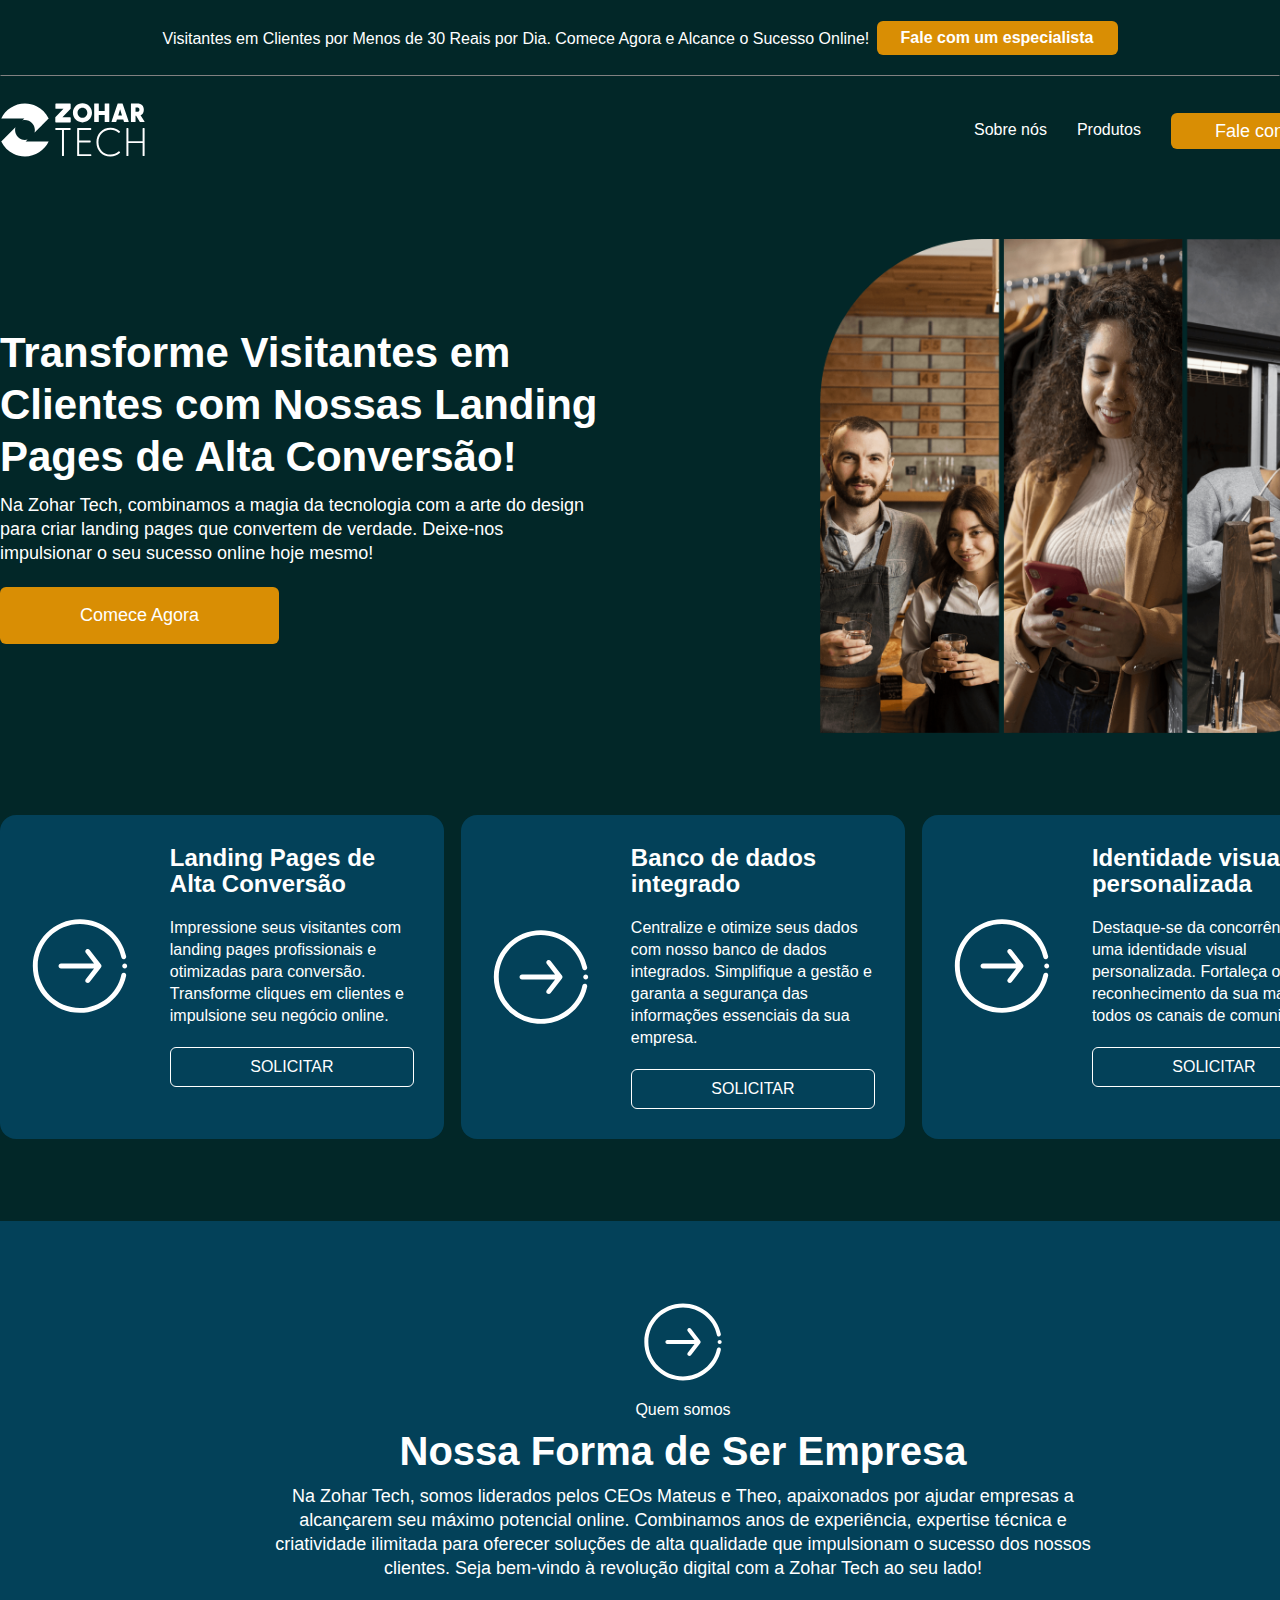
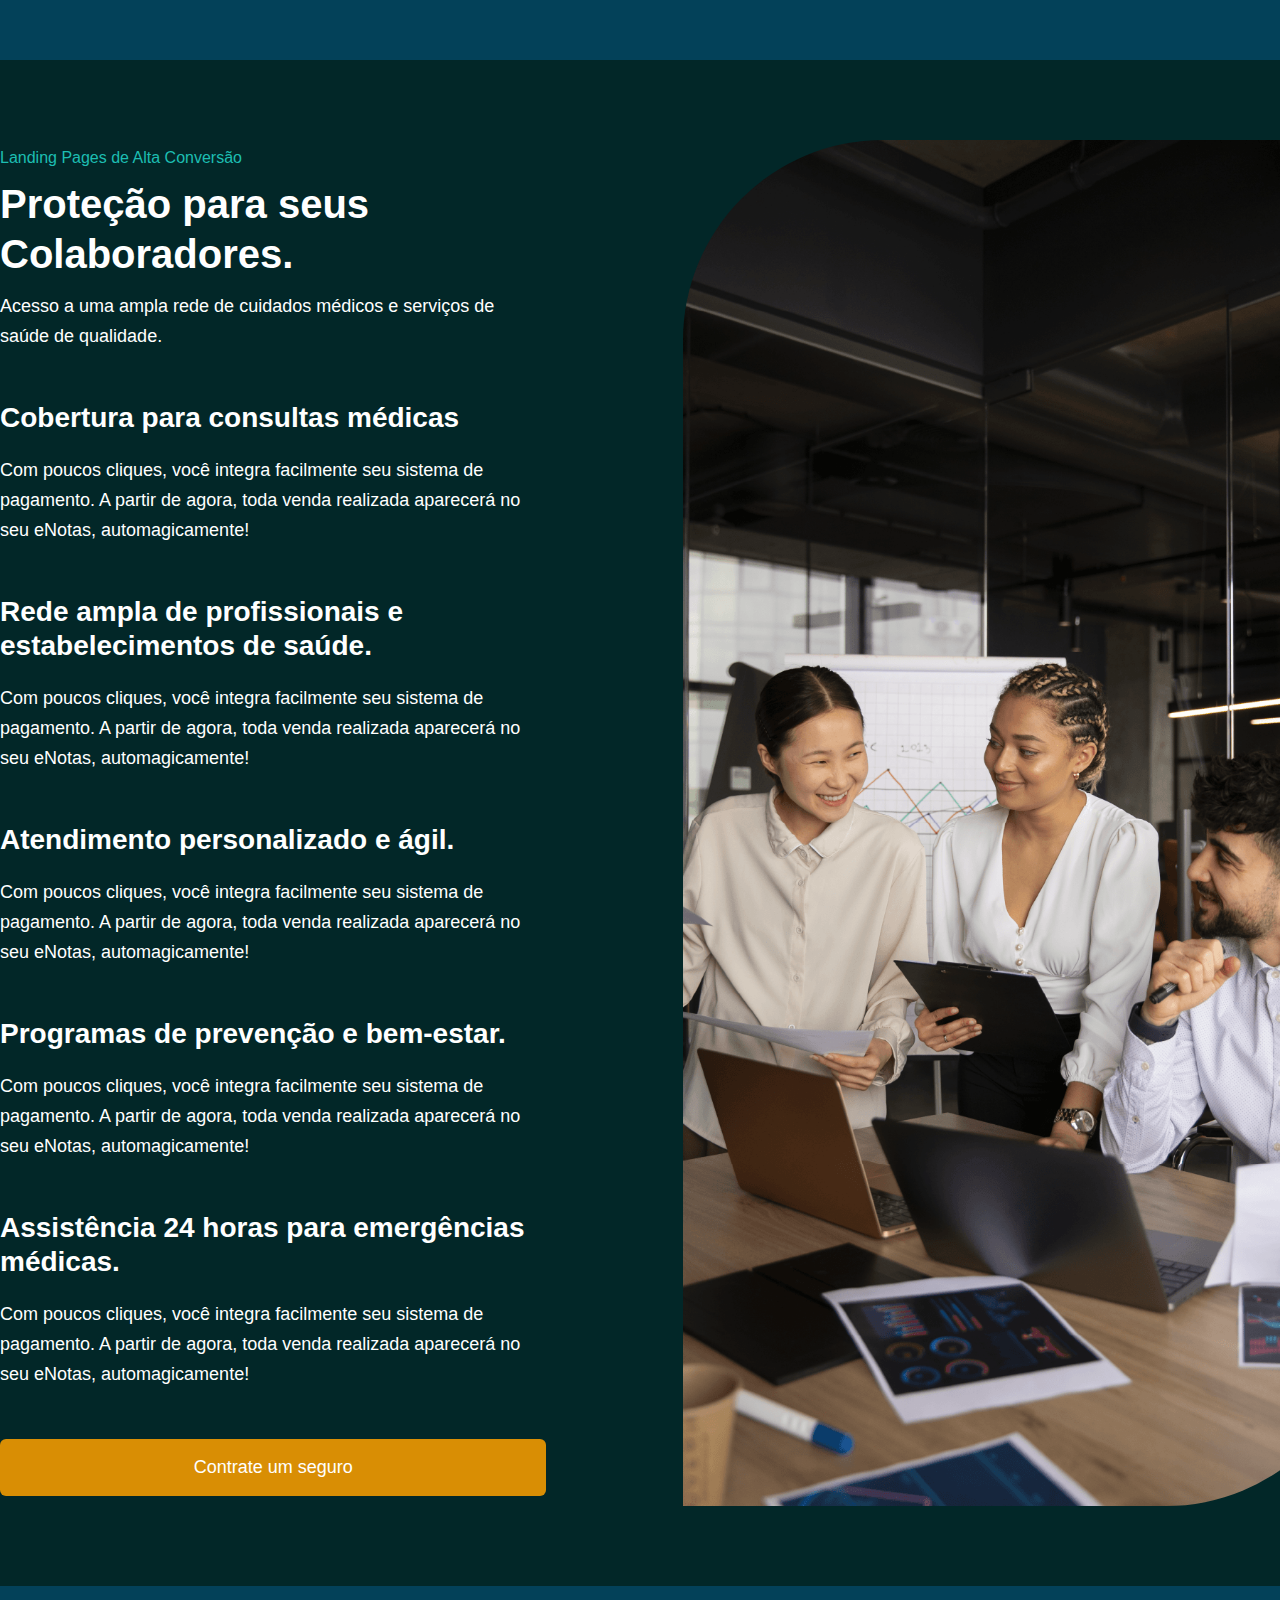
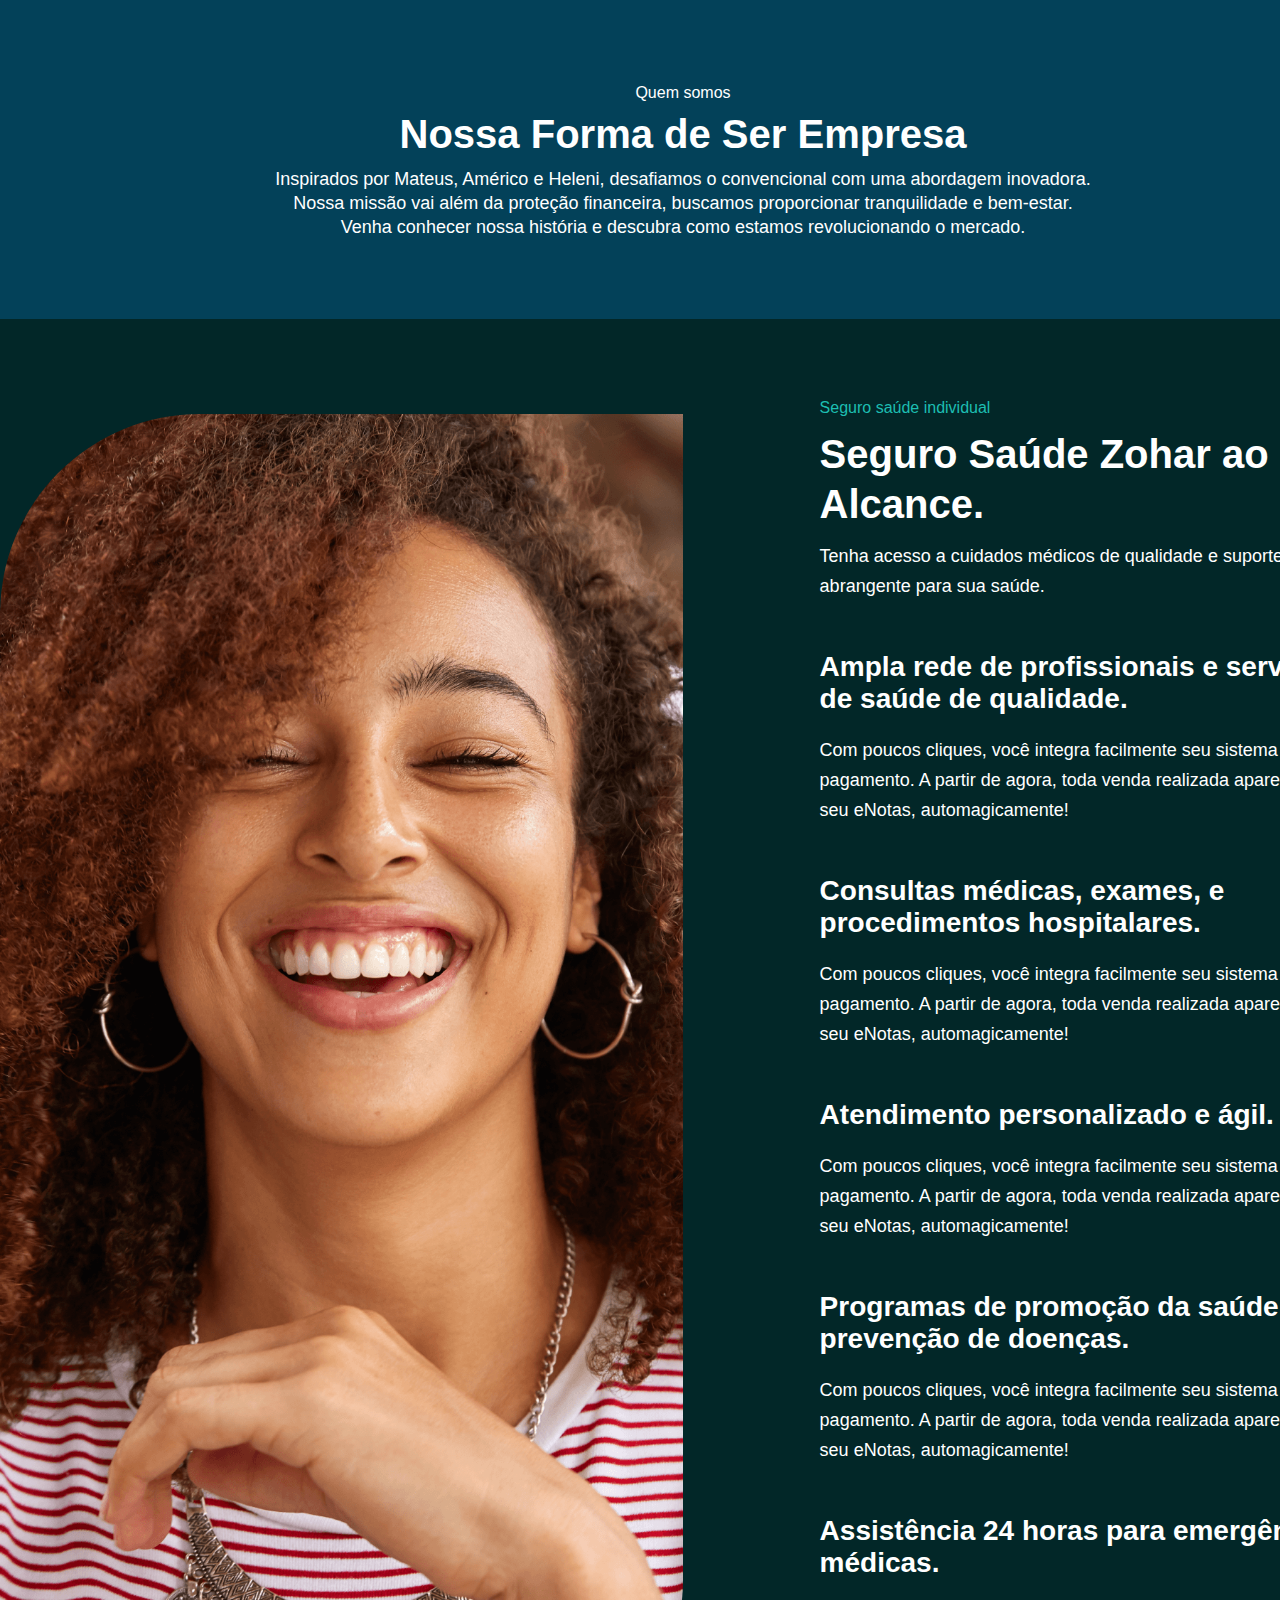
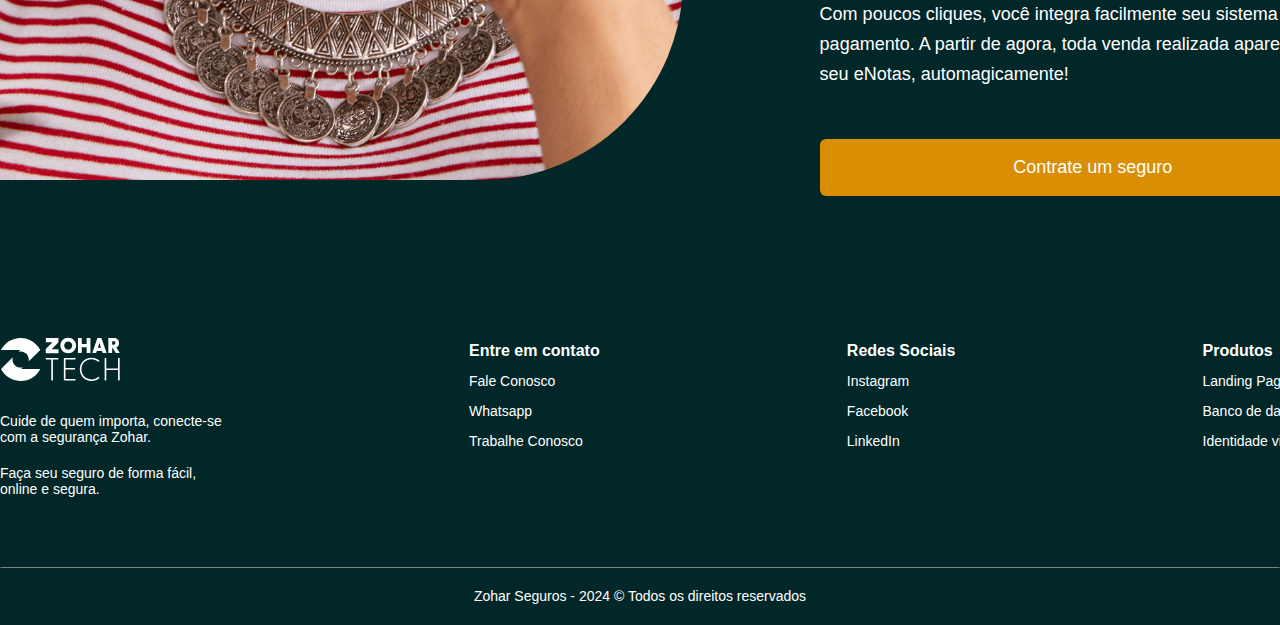
==== pages/index.html @ 5487a767 "atualizacao_do_projeto" ====
<!DOCTYPE html>
<html lang="pt-br">
<head>
    <meta charset="UTF-8">
    <meta name="viewport" content="width=device-width, initial-scale=1.0">
    <title>Zohar Tech</title>
    <link rel="stylesheet" href="../styles/style.css">
    <link rel="shortcut icon" href="../icones e logos/favicon.ico" type="image/x-icon">
</head>
<body>
    <section class="card-promocional">
        <div>
            <p><strong>Visitantes em Clientes por Menos de 30 Reais por Dia. </strong>Comece Agora e Alcance o Sucesso Online!</p>
            <a href="cadastro.html">Fale com um especialista</a>
        </div>
    </section>
    <header>
        <nav class="menu-principal">
            <a href="index.html">
                <img src="../icones e logos/logo-branca-zohar-svg.svg" alt="Logo Zohar Tech" class="logo-zohar">
            </a>
            <div class="mobile-menu" onclick="openNav()">
                <div class="line1"></div>
                <div class="line2"></div>
                <div class="line3"></div>
            </div>
            <ul class="nav-list">
                <li>
                    <a href="#sobre-nos">Sobre nós</a>
                </li>
                <li>
                    <a href="#produtos">Produtos</a>
                </li>
                <li>
                    <a href="./cadastro.php" class="btn-contato">Fale conosco</a>
                </li>
            </ul>
        </nav>
        <section class="hero">
            <div class="headline">
                <h1>Transforme Visitantes em Clientes com Nossas Landing Pages de Alta Conversão!</h1>
                <p>Na Zohar Tech, combinamos a magia da tecnologia com a arte do design para criar landing pages que convertem de verdade. Deixe-nos impulsionar o seu sucesso online hoje mesmo!</p>
                <a href="./cadastro.php">Comece Agora</a>
            </div>
            <img src="../imagens/card-de-imagem-hero.png" alt="">
        </section>
        <section id="produtos">
            <section class="produto-seguro">
                <a href="seguro-saude-empresarial.html">
                    <img src="../icones e logos/icone-teste.svg" alt="">
                    <div class="copy">
                        <h2>Landing Pages de Alta Conversão</h2>
                        <p>Impressione seus visitantes com landing pages profissionais e otimizadas para conversão. Transforme cliques em clientes e impulsione seu negócio online.</p>
                        <div class="btn-seguro">SOLICITAR</div>
                    </div>
                </a>
            </section>
            <section class="produto-seguro">
                <a href="seguro-saude-individual.html">
                    <img src="../icones e logos/icone-teste.svg" alt="">
                    <div class="copy">
                        <h2>Banco de dados integrado</h2>
                        <p>Centralize e otimize seus dados com nosso banco de dados integrados. Simplifique a gestão e garanta a segurança das informações essenciais da sua empresa.</p>
                        <div class="btn-seguro">SOLICITAR</div>
                    </div>
                </a>
            </section>
            <section class="produto-seguro">
                <a href="consorcio.html">
                    <img src="../icones e logos/icone-teste.svg" alt="">
                    <div class="copy">
                        <h2>Identidade visual personalizada</h2>
                        <p>Destaque-se da concorrência com uma identidade visual personalizada. Fortaleça o reconhecimento da sua marca em todos os canais de comunicação.</p>
                        <div class="btn-seguro">SOLICITAR</div>
                    </div>
                </a>
            </section>
        </section>
    </header>
    
    <section id="sobre-nos">
        <div class="dimensao-sobre-nos">
            <img src="../icones e logos/icone-teste.svg" alt="">
            <h3>Quem somos</h3>
            <h2>Nossa Forma de Ser Empresa</h2>
            <p>Na Zohar Tech, somos liderados pelos CEOs Mateus e Theo, apaixonados por ajudar empresas a alcançarem seu máximo potencial online. Combinamos anos de experiência, expertise técnica e criatividade ilimitada para oferecer soluções de alta qualidade que impulsionam o sucesso dos nossos clientes. Seja bem-vindo à revolução digital com a Zohar Tech ao seu lado!
            </p>
        </div>
    </section>
    
    <!-- Menu lateral responsivo -->
    <div class="menu-lateral" id="mySidenav" class="sidenav">
        <section>
            <img src="../icones e logos/icone-x.svg" alt="" id="icone-x">
            <h2>CONHEÇA NOSSOS SERVIÇOS</h2>
            <ul>
                <li>
                    <a href="seguro-saude-empresarial.html">
                        <img src="../icones e logos/icone-teste.svg" alt="">
                        <h4>Landing Pages de Alta Conversão</h4>
                        <p>Serviços e coberturas que garantem muito mais segurança e tranquilidade no dia a dia.</p>
                    </a>
                </li>
                <li>
                    <a href="seguro-saude-individual.html">
                        <img src="../icones e logos/icone-teste.svg" alt="">
                        <h4>Banco de dados integrado</h4>
                        <p>Serviços e coberturas que garantem muito mais segurança e tranquilidade no dia a dia.</p>
                    </a>
                </li>
                <li>
                    <a href="consorcio.html">
                        <img src="../icones e logos/icone-teste.svg" alt="">
                        <h4>Identidade visual personalizada</h4>
                        <p>Serviços e coberturas que garantem muito mais segurança e tranquilidade no dia a dia.</p>
                    </a>
                </li>
            </ul>
            <a href="./cadastro.php" class="btn-contato-responsivo">Fale conosco</a>
        </section>
    </div>

    <body>
        <section class="seguro-card" id="bg-color-residencia">
            <div class="seguro-card-conteudo">
                <div class="seguro-card-apresentacao">
                    <div class="seguro-card-apresentacao-beneficios">
                        <div class="seguro-card-headline">
                            <h3>Landing Pages de Alta Conversão</h3>
                            <h2>Proteção para seus Colaboradores.</h2>
                            <p>Acesso a uma ampla rede de cuidados médicos e serviços de saúde de qualidade.</p>
                            <img src="../imagens/imagem-apresentacao-se-mobile.png" alt="" class="familia-mobile">
                        </div>
                        <div class="seguro-card-apresentacao-beneficio">
                            <h4>Cobertura para consultas médicas</h4>
                            <p>Com poucos cliques, você integra facilmente seu sistema de pagamento. A partir de agora, toda venda realizada aparecerá no seu eNotas, automagicamente!</p>
                        </div>
                        <div class="seguro-card-apresentacao-beneficio">
                            <h4>Rede ampla de profissionais e estabelecimentos de saúde.</h4>
                            <p>Com poucos cliques, você integra facilmente seu sistema de pagamento. A partir de agora, toda venda realizada aparecerá no seu eNotas, automagicamente!</p>
                        </div>
                        <div class="seguro-card-apresentacao-beneficio">
                            <h4>Atendimento personalizado e ágil.</h4>
                            <p>Com poucos cliques, você integra facilmente seu sistema de pagamento. A partir de agora, toda venda realizada aparecerá no seu eNotas, automagicamente!</p>
                        </div>
                        <div class="seguro-card-apresentacao-beneficio">
                            <h4>Programas de prevenção e bem-estar.</h4>
                            <p>Com poucos cliques, você integra facilmente seu sistema de pagamento. A partir de agora, toda venda realizada aparecerá no seu eNotas, automagicamente!</p>
                        </div>
                        <div class="seguro-card-apresentacao-beneficio">
                            <h4>Assistência 24 horas para emergências médicas.</h4>
                            <p>Com poucos cliques, você integra facilmente seu sistema de pagamento. A partir de agora, toda venda realizada aparecerá no seu eNotas, automagicamente!</p>
                        </div>
                        <a href="seguro-saude-empresarial.html" class="seguro-card-conteudo-button">Contrate um seguro</a>
                    </div>
                    <img src="../imagens/imagem-apresentacao-se.png" alt="" class="seguro-card-imagem">
                </div>
            </div>
        </section>

        <section id="sobre-nos">
            <div class="dimensao-sobre-nos">
                <img src="../icones e logos/icone-seguração.svg" alt="">
                <h3>Quem somos</h3>
                <h2>Nossa Forma de Ser Empresa</h2>
                <p>Inspirados por Mateus, Américo e Heleni, desafiamos o convencional com uma abordagem inovadora. Nossa missão vai além da proteção financeira, buscamos proporcionar tranquilidade e bem-estar. Venha conhecer nossa história e descubra como estamos revolucionando o mercado.
                </p>
            </div>
        </section>

        <section class="seguro-card" id="bg-color-viagem">
            <div class="seguro-card-conteudo" id="padding-viagem">
                <div class="seguro-card-apresentacao">
                    <img src="../imagens/imagem-apresentacao-si.png" alt="" class="seguro-card-imagem">
                    <div class="seguro-card-apresentacao-beneficios">
                        <div class="seguro-card-headline">
                            <h3>Seguro saúde individual</h3>
                            <h2>Seguro Saúde Zohar ao Seu Alcance.</h2>
                            <p>Tenha acesso a cuidados médicos de qualidade e suporte abrangente para sua saúde.</p>
                            <img src="../imagens/imagem-apresentacao-si-mobile.png" alt="" class="new-york-mobile">
                        </div>
                        <div class="seguro-card-apresentacao-beneficio">
                            <h4>Ampla rede de profissionais e serviços de saúde de qualidade.</h4>
                            <p>Com poucos cliques, você integra facilmente seu sistema de pagamento. A partir de agora, toda venda realizada aparecerá no seu eNotas, automagicamente!</p>
                        </div>
                        <div class="seguro-card-apresentacao-beneficio">
                            <h4>Consultas médicas, exames, e procedimentos hospitalares.</h4>
                            <p>Com poucos cliques, você integra facilmente seu sistema de pagamento. A partir de agora, toda venda realizada aparecerá no seu eNotas, automagicamente!</p>
                        </div>
                        <div class="seguro-card-apresentacao-beneficio">
                            <h4>Atendimento personalizado e ágil.</h4>
                            <p>Com poucos cliques, você integra facilmente seu sistema de pagamento. A partir de agora, toda venda realizada aparecerá no seu eNotas, automagicamente!</p>
                        </div>
                        <div class="seguro-card-apresentacao-beneficio">
                            <h4>Programas de promoção da saúde e prevenção de doenças.</h4>
                            <p>Com poucos cliques, você integra facilmente seu sistema de pagamento. A partir de agora, toda venda realizada aparecerá no seu eNotas, automagicamente!</p>
                        </div>
                        <div class="seguro-card-apresentacao-beneficio">
                            <h4>Assistência 24 horas para emergências médicas.</h4>
                            <p>Com poucos cliques, você integra facilmente seu sistema de pagamento. A partir de agora, toda venda realizada aparecerá no seu eNotas, automagicamente!</p>
                        </div>
                        <a href="seguro-saude-individual.html" class="seguro-card-conteudo-button">Contrate um seguro</a>
                    </div>
                </div>
            </div>
        </section>
    </body>
    <footer>
        <div class="footer-menus">
            <div>
                <a href="index.html">
                    <img src="../icones e logos/logo-branca-zohar-svg.svg" alt="">
                </a>
                <p>Cuide de quem importa, conecte-se<br>com a segurança Zohar.</p>
                <p>Faça seu seguro de forma fácil,<br>online e segura.</p>
            </div>
            <div class="menu-secundario">
                <h4>Entre em contato</h4>
                <a href="#">Fale Conosco</a>
                <a href="#">Whatsapp</a>
                <a href="#">Trabalhe Conosco</a>
            </div>
            <div class="menu-secundario">
                <h4>Redes Sociais</h4>
                <a href="https://www.instagram.com/zoharseguros/" target="_blank">Instagram</a>
                <a href="https://www.facebook.com/profile.php?id=61557290378468" target="_blank">Facebook</a>
                <a href="#">LinkedIn</a>
            </div>
            <div class="menu-secundario">
                <h4>Produtos</h4>
                <a href="seguro-saude-empresarial.html">Landing Pages</a>
                <a href="seguro-saude-individual.html">Banco de dados integrado</a>
                <a href="consorcio.html">Identidade visual</a>
            </div>
        </div>
        <div class="direitos-reservados">
            <p>Zohar Seguros - 2024 © Todos os direitos reservados</p>
        </div>
    </footer>
    <script src="../scripts/script.js"></script>
</body>
</html>
---- styles/style.css ----
@import url("https://use.typekit.net/hwn4thy.css");

* {
    margin: 0;
    padding: 0;
    box-sizing: border-box;
    font-family: "greycliff-cf", sans-serif;
    color: white;
}

body {
    background-color: #022728;
}

body.menu-lateral-aberta {
    overflow: hidden;
}

h3 {
    font-weight: 900;
    color: white;
}

.card-promocional {
    background-color: #022728;
    padding: 12px;
    align-items: center;

    border: 1px solid rgb(129, 129, 129);
    padding: 20px 0;
    border-left-color: #022728;
    border-right-color: #022728;
    border-top-color: #022728;
}

.card-promocional div {
    max-width: 955px;
    align-items: center;
    justify-content: space-between;
    display: flex;
    margin: auto;
}

.card-promocional strong {
    color: white;
}

.card-promocional p {
    font-weight: 300;
    color: white;
    line-height: 19px;
}

.card-promocional a {
    background-color: #d98e04;
    color: white;
    padding: 8px 24px;
    border-radius: 6px;
    font-size: 16px;
    border: none;
    font-weight: 600;
    cursor: pointer;
    text-decoration: none;
}

.card-promocional a:hover {
    background-color: #e99a08;
    transition-duration: .5s;
}

.card-promocional a:active {
    background-color: #d98e04;
}

@media (max-width: 999px) {
    .card-promocional div {
        display: block;
        text-align: center;
    }

    .card-promocional p {
        margin-bottom: 22px;
        margin: auto;
        margin-bottom: 16px;
        width: 96%;
    }

    .card-promocional {
        padding: 22px 0;
    }
}

header {
    width: 1366px;
    margin: 25px auto 0;
}

@media (max-width: 999px) {
    header {
        width: 90%;
    }
}

nav {
    display: flex;
    justify-content: space-between;
    align-items: center;
}

.mobile-menu {
    cursor: pointer;
    display: none;
}

.mobile-menu div {
    width: 32px;
    height: 4px;
    background-color: #022728;
    margin: 6px;
    border-radius: 100px;
}

.menu-principal .logo-zohar {
    width: 145px;
}

.nav-list {
    display: flex;
    list-style: none;
}

.nav-list li {
    margin-left: 30px;
}

.nav-list a {
    font-weight: 300;
    text-decoration: none;
    text-align: left; /* Alinhamento à esquerda */
}

.menu-lateral {
    display: none;
}

@media (max-width: 999px) {
    nav {
        margin-bottom: 40px;
    }

    .nav-list {
        display: none;
    }

    .mobile-menu {
        display: block;
    }

    /* Menu Responsivo Lateral*/
    .menu-lateral {
        top: 0;
        right: 0;
        position: absolute;
        background-color: #022728;
        height: 100vh;
        width: 100vw;
        display: none;
    }

    .menu-lateral section {
        width: 90%;
        margin: 26px auto;
    }

    .menu-lateral section #icone-x {
        position: absolute;
        top: 0;
        right: 0;
        padding: 20px;
        width: 60px;
        cursor: pointer;
    }

    .menu-lateral section h2 {
        color: white;
        text-align: center;
        margin-top: 90px;
        margin-bottom: 40px;
        font-size: 24px;
    }

    .menu-lateral ul {
        list-style: none;
        display: grid;
        grid-template-columns: 1fr 1fr;
        gap: 20px;
    }

    .menu-lateral li {
        background-color: #31363f;
        padding: 18px;
        border-radius: 10px;
        width: 100%;
    }

    .menu-lateral li:hover {
        background-color: #464d58;
        transition: all .5s;
    }

    .menu-lateral ul li a {
        text-decoration: none;
    }

    .menu-lateral ul li a {
        display: block;
    }

    .menu-lateral ul li a {
        margin: auto;
        text-align: center;
    }

    .menu-lateral ul li img {
        width: 30%;
    }

    .menu-lateral ul li h4 {
        color: white;
        font-size: 16px;
        margin: 10px 0;
    }

    .menu-lateral ul li p {
        color: white;
        line-height: 18px;
        font-size: 11px;
    }

    .btn-contato-responsivo {
        background-color: #d98e04;
        color: white;
        padding: 14px 44px;
        border-radius: 6px;
        font-size: 18px;
        border: none;
        width: 100%;
        display: block;
        cursor: pointer;
        text-align: center;
        text-decoration: none;
        margin-top: 40px;
    }

    .btn-contato-responsivo:hover {
        background-color: #e99a08;
        transition-duration: .5s;
    }
    
    .btn-contato-responsivo:active {
        background-color: #d98e04;
    }
}

.btn-contato {
    background-color: #d98e04;
    color: white;
    padding: 8px 44px;
    border-radius: 6px;
    font-size: 18px;
    border: none;
    cursor: pointer;
}

.btn-contato:hover {
    background-color: #e99a08;
    transition-duration: .5s;
}

.btn-contato:active {
    background-color: #d98e04;
}

.menu-principal menu {
    display: flex;
    align-items: center;
}

.menu-principal menu a img {
    width: 10px;
}

.hero {
    display: flex;
    align-items: center;
    justify-content: space-between;
    margin-top: 76px;
}

.hero div {
    max-width: 600px;
}

.hero h1 {
    font-size: 42px;
    font-weight: 800;
    margin-bottom: 10px;
    line-height: 52px;
}

.hero p {
    font-size: 18px;
    font-weight: 100;
    line-height: 24px;
}

.hero img {
    width: 40%;
}

.hero a {
    background-color: #d98e04;
    color: white;
    padding: 18px 80px;
    border-radius: 6px;
    font-size: 18px;
    border: none;
    margin-top: 22px;
    cursor: pointer;
    display: inline-block;
    text-decoration: none;
}

.hero a:hover {
    background-color: #e99a08;
    transition-duration: .5s;
}

.hero a:active {
    background-color: #d98e04;
}

@media (max-width: 999px) {
    .hero {
        display: block;
        margin: 0;
    }

    .hero img {
        display: block;
        width: 100%;
        margin: 24px auto;
    }

    .hero a {
        width: 100%;
        margin: 0;
        margin-top: 14px;
        text-align: center;
    }

    .hero h1 {
        font-size: 30px;
        line-height: 36px;
    }

    .hero p {
        font-size: 14px;
        line-height: 22px;
    }
}

#produtos {
    display: flex;
    justify-content: space-between;
    margin: 6% auto;
}

.produto-seguro {
    padding: 30px;
    border-radius: 16px;
    background-color: #034159;
    width: 32.5%;
}

.produto-seguro:hover {
    background-color: #085370;
    transition: .5s all;
}

.produto-seguro a {
    display: flex;
    align-items: center;
    text-decoration: none;
}

.produto-seguro .copy {
    margin-left: 40px;
}

.produto-seguro h2 {
    color: white;
    line-height: 26px;
}

.produto-seguro p {
    font-weight: 200;
    color: white;
    line-height: 22px;
    margin: 20px 0;
}

.produto-seguro img {
    width: 26%;
}

.produto-seguro .btn-seguro {
    border: 1.5px white solid;
    color: white;
    padding: 10px;
    width: 100%;
    text-align: center;
    border-radius: 6px;
}

@media (max-width: 999px) {
    #produtos {
        display: block;
    }

    .produto-seguro {
        width: 100%;
        margin-bottom: 10px;
    }
}

#sobre-nos {
    background-color: #034159;
}

.dimensao-sobre-nos {
    width: 1366px;
    margin: auto;
    padding: 80px 0;
}

#sobre-nos img {
    width: 6%;
    margin: 0 auto 18px;
    display: block;
}

#sobre-nos h3 {
    color: white;
    font-weight: 100;
    font-size: 16px;
    text-align: center;
}

#sobre-nos h2 {
    color: white;
    font-size: 40px;
    text-align: center;
    margin: 10px 0;
}

#sobre-nos p {
    color: white;
    font-weight: 100;
    line-height: 24px;
    font-size: 18px;
    text-align: center;
    width: 60%;
    margin: auto;
}

@media (max-width: 999px) {
    .dimensao-sobre-nos {
        width: 90%;
    }

    #sobre-nos p {
        width: 100%;
    }

    #sobre-nos img {
        width: 14%;
    }
}

@media (max-width: 999px) {
    .corretoras-seguros {
        display: flex;
        flex-wrap: wrap;
        justify-content: space-between;
        margin: 50px 0;
    }

    .corretoras-seguros img {
        margin: 14px auto;
        width: 30%;
    }
}

.familia-mobile {
    display: none;
}

.new-york-mobile {
    display: none;
}

.seguro-card {
    margin: auto;
    padding: 80px 0;
}

.seguro-card-conteudo {
    width: 1366px;
    margin: auto;
}

.seguro-card-apresentacao {
    display: flex;
    justify-content: space-between;
    align-items: center;
}

.seguro-card-apresentacao-beneficios {
    width: 40%;
}

.seguro-card-apresentacao-beneficios div {
    margin-bottom: 50px;
}

.seguro-card-apresentacao-beneficio h4 {
    font-size: 28px;
    margin-bottom: 20px;
}

.seguro-card-apresentacao-beneficio p {
    font-size: 18px;
    line-height: 30px;
    font-weight: 100;
}

.seguro-card-headline h3 {
    font-size: 16px;
    font-weight: 200;
    color: #1dbeb2;
    margin-bottom: 12px;
}

.seguro-card-headline h2 {
    font-size: 40px;
    font-weight: 900;
    margin-bottom: 12px;
    line-height: 50px;
}

.seguro-card-headline p {
    font-size: 18px;
    font-weight: 100;
    line-height: 30px;
}


.seguro-card-imagem {
    width: 50%;
    border-radius: 200px 0px 200px 0px;
}

.seguro-card-conteudo-button {
    background-color: #d98e04;
    color: white;
    padding: 18px 80px;
    border-radius: 6px;
    font-size: 18px;
    border: none;
    cursor: pointer;
    display: block;
    text-decoration: none;
    font-weight: 100;
    width: 100%;
    text-align: center;
}

.seguro-card-conteudo-button:hover {
    background-color: #e99a08;
    transition-duration: .5s;
}

.seguro-card-conteudo-button:active {
    background-color: #d98e04;
}

#bg-color-residencia {
    height: 100%;
    padding: 80px 0;
}


#bg-color-residencia h4 {
    line-height: 34px;
}

/**/
@media (max-width: 999px) {
    .seguro-card {
        padding: 0;
    }

    #padding-viagem {
        padding: 60px 0;
    }

    .seguro-card-conteudo {
        width: 90%;
    }

    .seguro-card-apresentacao-beneficios {
        width: 100%;
    }

    .seguro-card-apresentacao-beneficios div {
        margin-bottom: 20;
    }

    .seguro-card-headline h3 {
        font-size: 18px;
        font-weight: 200;
        color: #1dbeb2;
    }

    .seguro-card-headline h2 {
        font-size: 40px;
        font-weight: 900;
        line-height: 49px;
    }

    .familia-mobile {
        display: block;
        width: 100%;
        border-radius: 80px 0px 80px 0px;
        margin: 30px 0;
    }

    .new-york-mobile {
        display: block;
        width: 100%;
        border-radius: 80px 0px 80px 0px;
        margin: 30px 0;
    }

    .mulher-no-carro-mobile {
        display: block;
        width: 100%;
        border-radius: 80px 0px 80px 0px;
        margin: 30px 0;
    }

    .seguro-card-imagem {
        display: none;
    }
}

/* Estilos de Apresentação deSeguros*/

footer {
    background-color: #022728;
    font-weight: 300;
}

footer .footer-menus {
    display: flex;
    justify-content: space-between;
    width: 1366px;
    margin: auto;
    padding: 60px 0;
}

footer .footer-menus h4 {
    color: white;
}

footer .menu-secundario {
    line-height: 30px;
}

footer .menu-secundario h4 {
    color: white;
}

footer img {
    width: 120px;
    margin-bottom: 20px;
}

footer p {
    font-size: 14px;
    color: white;
    font-weight: 100;
}

footer a {
    font-size: 14px;
    color: white;
    font-weight: 100;
    text-decoration: none;
    display: flex;
}

footer .footer-menus p {
    padding: 10px 0;
}

footer .direitos-reservados {
    border: 1px solid rgb(129, 129, 129);
    padding: 20px 0;
    border-left-color: #022728;
    border-right-color: #022728;
    border-bottom-color: #022728;
}

footer .direitos-reservados p {
    color: white;
    font-weight: 300;
    font-size: 14px;
    text-align: center;
}

@media (max-width: 999px) {
    footer {
        background-color: #022728;
        font-weight: 300;
    }

    footer .footer-menus {
        width: 80%;
        display: block;
        justify-content: space-between;
    }

    footer .menu-secundario {
        padding-top: 20px;
    }

    footer .footer-menus p {
        padding: 8px 0;
    }
}
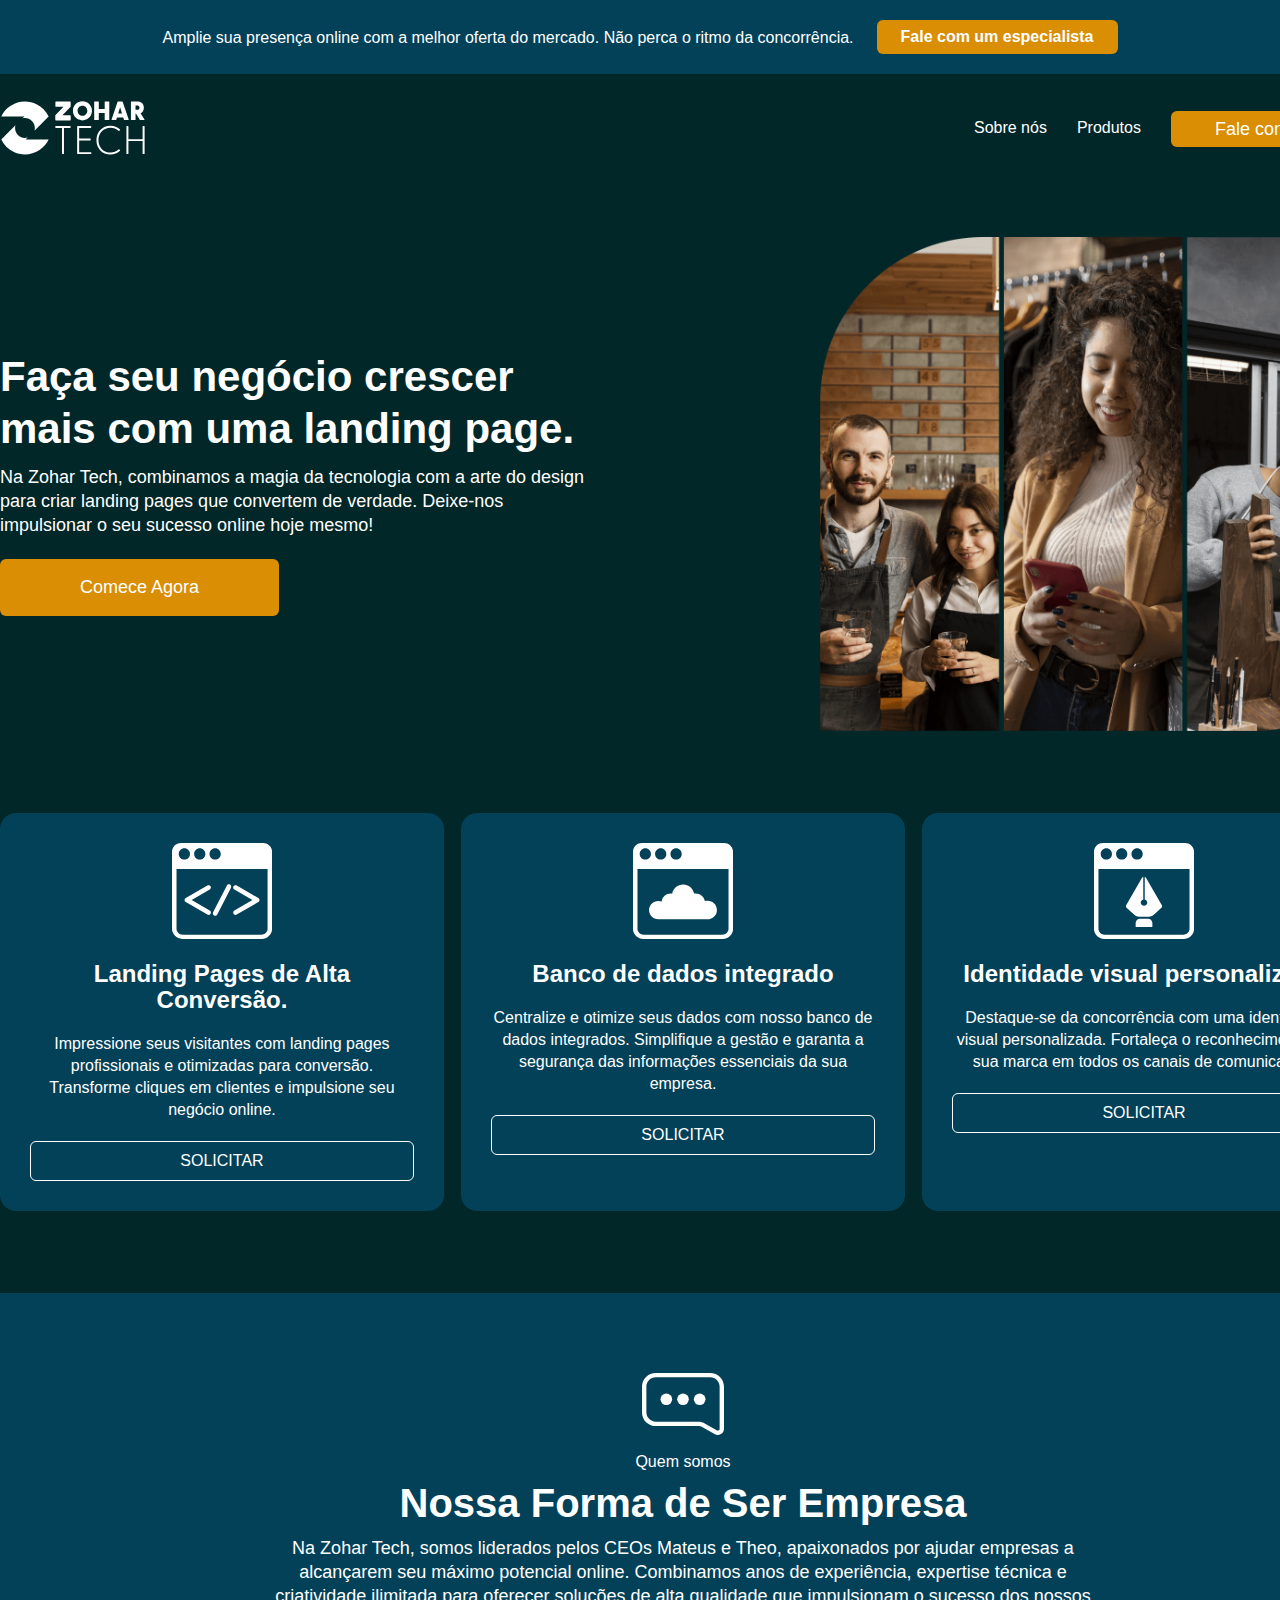
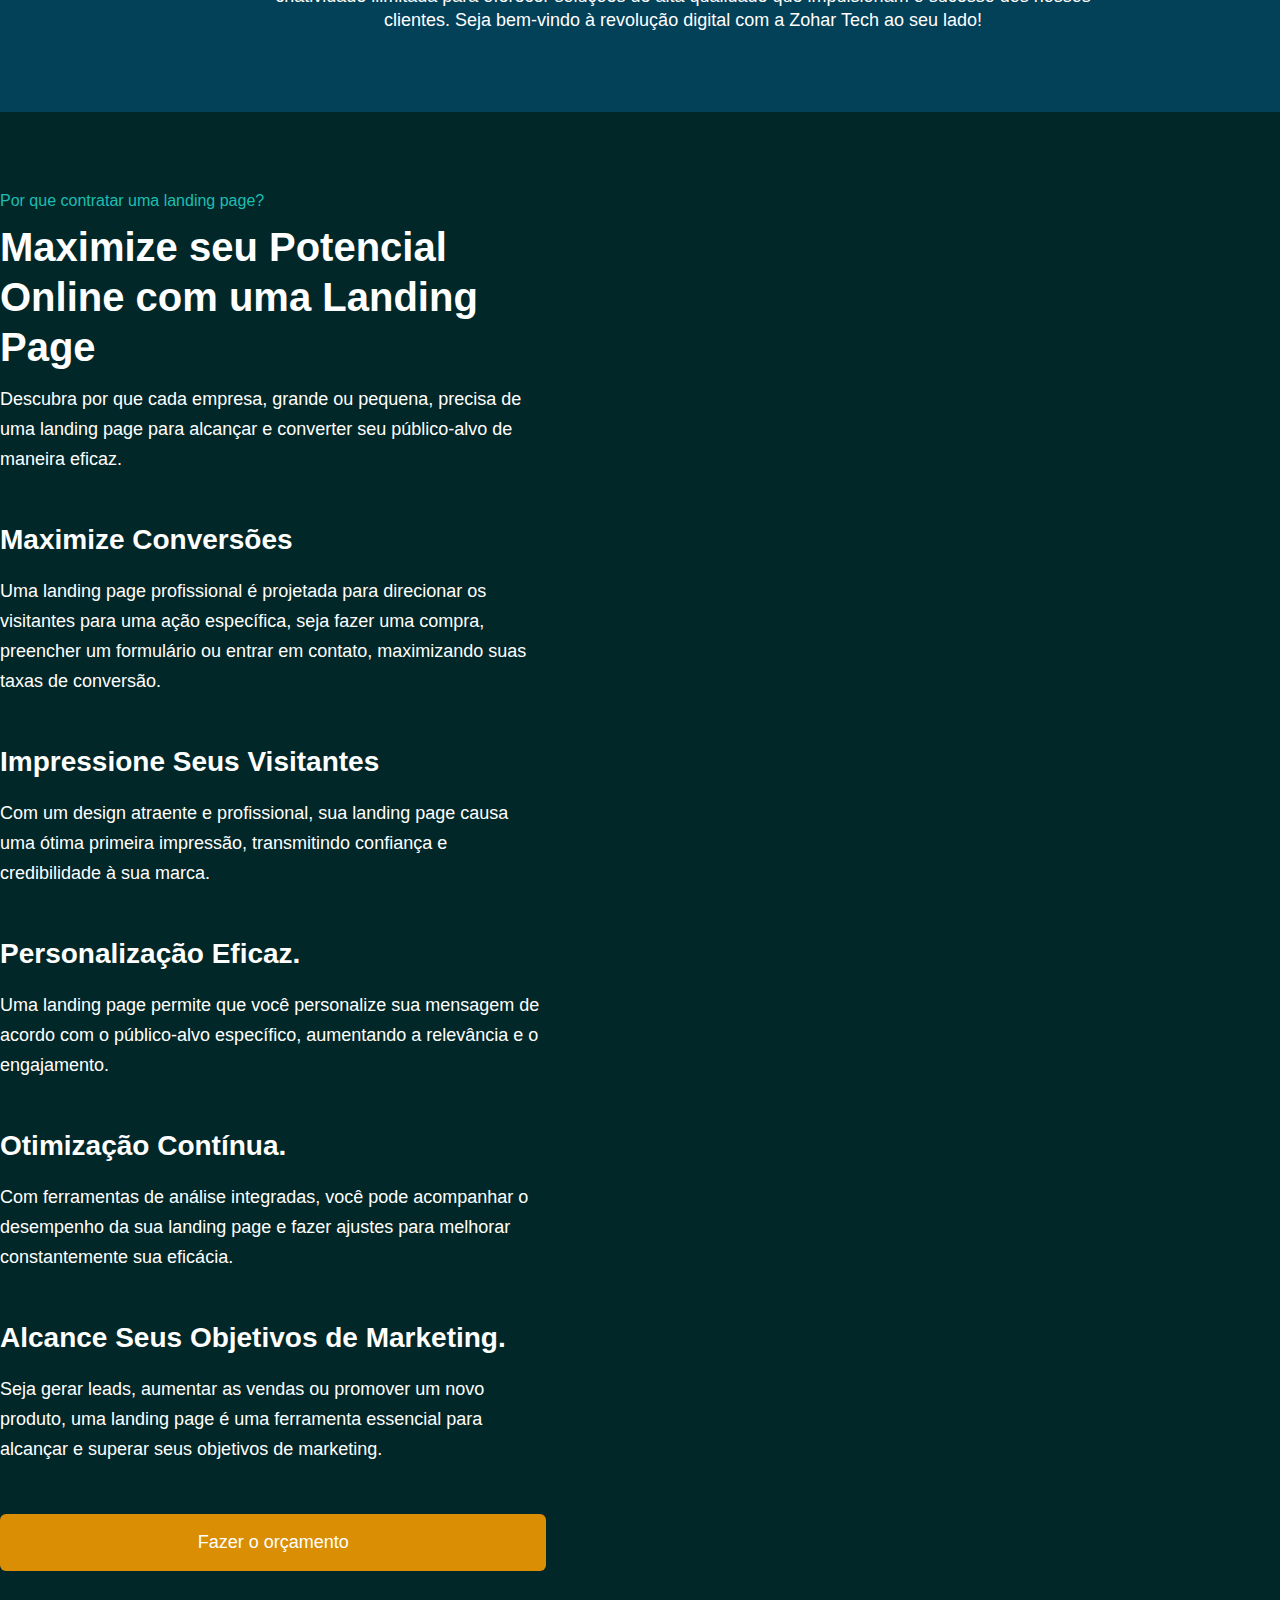
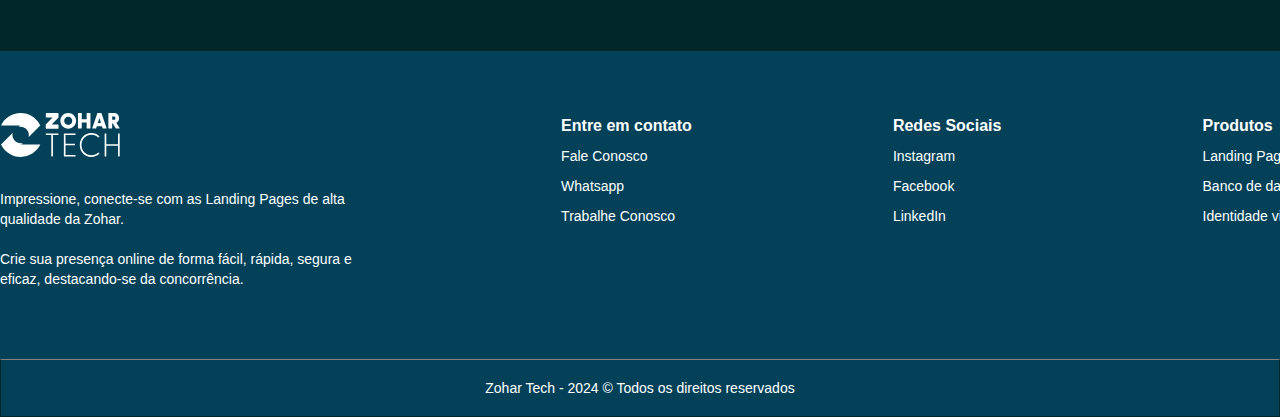
==== commit 5992a778: "atualizacao" ====
--- a/pages/index.html
+++ b/pages/index.html
@@ -10,7 +10,7 @@
 <body>
     <section class="card-promocional">
         <div>
-            <p><strong>Visitantes em Clientes por Menos de 30 Reais por Dia. </strong>Comece Agora e Alcance o Sucesso Online!</p>
+            <p><strong>Amplie sua presença online com a melhor oferta do mercado. </strong>Não perca o ritmo da concorrência.</p>
             <a href="cadastro.html">Fale com um especialista</a>
         </div>
     </section>
@@ -38,7 +38,7 @@
         </nav>
         <section class="hero">
             <div class="headline">
-                <h1>Transforme Visitantes em Clientes com Nossas Landing Pages de Alta Conversão!</h1>
+                <h1>Faça seu negócio crescer mais com uma landing page.</h1>
                 <p>Na Zohar Tech, combinamos a magia da tecnologia com a arte do design para criar landing pages que convertem de verdade. Deixe-nos impulsionar o seu sucesso online hoje mesmo!</p>
                 <a href="./cadastro.php">Comece Agora</a>
             </div>
@@ -47,9 +47,9 @@
         <section id="produtos">
             <section class="produto-seguro">
                 <a href="seguro-saude-empresarial.html">
-                    <img src="../icones e logos/icone-teste.svg" alt="">
+                    <img src="../icones e logos/icone-programacao.svg" alt="">
                     <div class="copy">
-                        <h2>Landing Pages de Alta Conversão</h2>
+                        <h2>Landing Pages de Alta Conversão.</h2>
                         <p>Impressione seus visitantes com landing pages profissionais e otimizadas para conversão. Transforme cliques em clientes e impulsione seu negócio online.</p>
                         <div class="btn-seguro">SOLICITAR</div>
                     </div>
@@ -57,7 +57,7 @@
             </section>
             <section class="produto-seguro">
                 <a href="seguro-saude-individual.html">
-                    <img src="../icones e logos/icone-teste.svg" alt="">
+                    <img src="../icones e logos/icone-banco-de-dados.svg" alt="">
                     <div class="copy">
                         <h2>Banco de dados integrado</h2>
                         <p>Centralize e otimize seus dados com nosso banco de dados integrados. Simplifique a gestão e garanta a segurança das informações essenciais da sua empresa.</p>
@@ -67,7 +67,7 @@
             </section>
             <section class="produto-seguro">
                 <a href="consorcio.html">
-                    <img src="../icones e logos/icone-teste.svg" alt="">
+                    <img src="../icones e logos/icone-identidade-visual.svg" alt="">
                     <div class="copy">
                         <h2>Identidade visual personalizada</h2>
                         <p>Destaque-se da concorrência com uma identidade visual personalizada. Fortaleça o reconhecimento da sua marca em todos os canais de comunicação.</p>
@@ -80,7 +80,7 @@
     
     <section id="sobre-nos">
         <div class="dimensao-sobre-nos">
-            <img src="../icones e logos/icone-teste.svg" alt="">
+            <img src="../icones e logos/icone-sobre-nos.svg" alt="">
             <h3>Quem somos</h3>
             <h2>Nossa Forma de Ser Empresa</h2>
             <p>Na Zohar Tech, somos liderados pelos CEOs Mateus e Theo, apaixonados por ajudar empresas a alcançarem seu máximo potencial online. Combinamos anos de experiência, expertise técnica e criatividade ilimitada para oferecer soluções de alta qualidade que impulsionam o sucesso dos nossos clientes. Seja bem-vindo à revolução digital com a Zohar Tech ao seu lado!
@@ -126,93 +126,47 @@
                 <div class="seguro-card-apresentacao">
                     <div class="seguro-card-apresentacao-beneficios">
                         <div class="seguro-card-headline">
-                            <h3>Landing Pages de Alta Conversão</h3>
-                            <h2>Proteção para seus Colaboradores.</h2>
-                            <p>Acesso a uma ampla rede de cuidados médicos e serviços de saúde de qualidade.</p>
+                            <h3>Por que contratar uma landing page?</h3>
+                            <h2>Maximize seu Potencial Online com uma Landing Page</h2>
+                            <p>Descubra por que cada empresa, grande ou pequena, precisa de uma landing page para alcançar e converter seu público-alvo de maneira eficaz.</p>
                             <img src="../imagens/imagem-apresentacao-se-mobile.png" alt="" class="familia-mobile">
                         </div>
                         <div class="seguro-card-apresentacao-beneficio">
-                            <h4>Cobertura para consultas médicas</h4>
-                            <p>Com poucos cliques, você integra facilmente seu sistema de pagamento. A partir de agora, toda venda realizada aparecerá no seu eNotas, automagicamente!</p>
+                            <h4>Maximize Conversões</h4>
+                            <p>Uma landing page profissional é projetada para direcionar os visitantes para uma ação específica, seja fazer uma compra, preencher um formulário ou entrar em contato, maximizando suas taxas de conversão.</p>
                         </div>
                         <div class="seguro-card-apresentacao-beneficio">
-                            <h4>Rede ampla de profissionais e estabelecimentos de saúde.</h4>
-                            <p>Com poucos cliques, você integra facilmente seu sistema de pagamento. A partir de agora, toda venda realizada aparecerá no seu eNotas, automagicamente!</p>
+                            <h4>Impressione Seus Visitantes</h4>
+                            <p>Com um design atraente e profissional, sua landing page causa uma ótima primeira impressão, transmitindo confiança e credibilidade à sua marca.</p>
                         </div>
                         <div class="seguro-card-apresentacao-beneficio">
-                            <h4>Atendimento personalizado e ágil.</h4>
-                            <p>Com poucos cliques, você integra facilmente seu sistema de pagamento. A partir de agora, toda venda realizada aparecerá no seu eNotas, automagicamente!</p>
+                            <h4>Personalização Eficaz.</h4>
+                            <p>Uma landing page permite que você personalize sua mensagem de acordo com o público-alvo específico, aumentando a relevância e o engajamento.</p>
                         </div>
                         <div class="seguro-card-apresentacao-beneficio">
-                            <h4>Programas de prevenção e bem-estar.</h4>
-                            <p>Com poucos cliques, você integra facilmente seu sistema de pagamento. A partir de agora, toda venda realizada aparecerá no seu eNotas, automagicamente!</p>
+                            <h4>Otimização Contínua.</h4>
+                            <p>Com ferramentas de análise integradas, você pode acompanhar o desempenho da sua landing page e fazer ajustes para melhorar constantemente sua eficácia.</p>
                         </div>
                         <div class="seguro-card-apresentacao-beneficio">
-                            <h4>Assistência 24 horas para emergências médicas.</h4>
-                            <p>Com poucos cliques, você integra facilmente seu sistema de pagamento. A partir de agora, toda venda realizada aparecerá no seu eNotas, automagicamente!</p>
+                            <h4>Alcance Seus Objetivos de Marketing.</h4>
+                            <p>Seja gerar leads, aumentar as vendas ou promover um novo produto, uma landing page é uma ferramenta essencial para alcançar e superar seus objetivos de marketing.</p>
                         </div>
-                        <a href="seguro-saude-empresarial.html" class="seguro-card-conteudo-button">Contrate um seguro</a>
+                        <a href="seguro-saude-empresarial.html" class="seguro-card-conteudo-button">Fazer o orçamento</a>
                     </div>
-                    <img src="../imagens/imagem-apresentacao-se.png" alt="" class="seguro-card-imagem">
-                </div>
-            </div>
-        </section>
-
-        <section id="sobre-nos">
-            <div class="dimensao-sobre-nos">
-                <img src="../icones e logos/icone-seguração.svg" alt="">
-                <h3>Quem somos</h3>
-                <h2>Nossa Forma de Ser Empresa</h2>
-                <p>Inspirados por Mateus, Américo e Heleni, desafiamos o convencional com uma abordagem inovadora. Nossa missão vai além da proteção financeira, buscamos proporcionar tranquilidade e bem-estar. Venha conhecer nossa história e descubra como estamos revolucionando o mercado.
-                </p>
-            </div>
-        </section>
-
-        <section class="seguro-card" id="bg-color-viagem">
-            <div class="seguro-card-conteudo" id="padding-viagem">
-                <div class="seguro-card-apresentacao">
-                    <img src="../imagens/imagem-apresentacao-si.png" alt="" class="seguro-card-imagem">
-                    <div class="seguro-card-apresentacao-beneficios">
-                        <div class="seguro-card-headline">
-                            <h3>Seguro saúde individual</h3>
-                            <h2>Seguro Saúde Zohar ao Seu Alcance.</h2>
-                            <p>Tenha acesso a cuidados médicos de qualidade e suporte abrangente para sua saúde.</p>
-                            <img src="../imagens/imagem-apresentacao-si-mobile.png" alt="" class="new-york-mobile">
-                        </div>
-                        <div class="seguro-card-apresentacao-beneficio">
-                            <h4>Ampla rede de profissionais e serviços de saúde de qualidade.</h4>
-                            <p>Com poucos cliques, você integra facilmente seu sistema de pagamento. A partir de agora, toda venda realizada aparecerá no seu eNotas, automagicamente!</p>
-                        </div>
-                        <div class="seguro-card-apresentacao-beneficio">
-                            <h4>Consultas médicas, exames, e procedimentos hospitalares.</h4>
-                            <p>Com poucos cliques, você integra facilmente seu sistema de pagamento. A partir de agora, toda venda realizada aparecerá no seu eNotas, automagicamente!</p>
-                        </div>
-                        <div class="seguro-card-apresentacao-beneficio">
-                            <h4>Atendimento personalizado e ágil.</h4>
-                            <p>Com poucos cliques, você integra facilmente seu sistema de pagamento. A partir de agora, toda venda realizada aparecerá no seu eNotas, automagicamente!</p>
-                        </div>
-                        <div class="seguro-card-apresentacao-beneficio">
-                            <h4>Programas de promoção da saúde e prevenção de doenças.</h4>
-                            <p>Com poucos cliques, você integra facilmente seu sistema de pagamento. A partir de agora, toda venda realizada aparecerá no seu eNotas, automagicamente!</p>
-                        </div>
-                        <div class="seguro-card-apresentacao-beneficio">
-                            <h4>Assistência 24 horas para emergências médicas.</h4>
-                            <p>Com poucos cliques, você integra facilmente seu sistema de pagamento. A partir de agora, toda venda realizada aparecerá no seu eNotas, automagicamente!</p>
-                        </div>
-                        <a href="seguro-saude-individual.html" class="seguro-card-conteudo-button">Contrate um seguro</a>
-                    </div>
+                    <img src="../imagens/img-apresentacao.png" alt="" class="seguro-card-imagem">
                 </div>
             </div>
         </section>
     </body>
+
     <footer>
         <div class="footer-menus">
-            <div>
+            <div class="creditos">
                 <a href="index.html">
                     <img src="../icones e logos/logo-branca-zohar-svg.svg" alt="">
                 </a>
-                <p>Cuide de quem importa, conecte-se<br>com a segurança Zohar.</p>
-                <p>Faça seu seguro de forma fácil,<br>online e segura.</p>
+                <p>Impressione, conecte-se com as Landing Pages de alta qualidade da Zohar.</p>
+                <p>Crie sua presença online de forma fácil, rápida, segura e eficaz, destacando-se da concorrência.</p>
             </div>
             <div class="menu-secundario">
                 <h4>Entre em contato</h4>
@@ -234,7 +188,7 @@
             </div>
         </div>
         <div class="direitos-reservados">
-            <p>Zohar Seguros - 2024 © Todos os direitos reservados</p>
+            <p>Zohar Tech - 2024 © Todos os direitos reservados</p>
         </div>
     </footer>
     <script src="../scripts/script.js"></script>
--- a/styles/style.css
+++ b/styles/style.css
@@ -22,15 +22,10 @@
 }
 
 .card-promocional {
-    background-color: #022728;
+    background-color: #034159;
     padding: 12px;
     align-items: center;
-
-    border: 1px solid rgb(129, 129, 129);
     padding: 20px 0;
-    border-left-color: #022728;
-    border-right-color: #022728;
-    border-top-color: #022728;
 }
 
 .card-promocional div {
@@ -389,13 +384,14 @@
 }
 
 .produto-seguro a {
-    display: flex;
-    align-items: center;
+    text-align: center;
     text-decoration: none;
 }
 
-.produto-seguro .copy {
-    margin-left: 40px;
+.produto-seguro img {
+    display: block;
+    margin: auto;
+    margin-bottom: 22px;
 }
 
 .produto-seguro h2 {
@@ -567,7 +563,7 @@
 
 
 .seguro-card-imagem {
-    width: 50%;
+    width: 42%;
     border-radius: 200px 0px 200px 0px;
 }
 
@@ -595,16 +591,6 @@
     background-color: #d98e04;
 }
 
-#bg-color-residencia {
-    height: 100%;
-    padding: 80px 0;
-}
-
-
-#bg-color-residencia h4 {
-    line-height: 34px;
-}
-
 /**/
 @media (max-width: 999px) {
     .seguro-card {
@@ -668,8 +654,16 @@
 /* Estilos de Apresentação deSeguros*/
 
 footer {
-    background-color: #022728;
+    background-color: #034159;
     font-weight: 300;
+}
+
+footer .creditos {
+    width: 360px;
+}
+
+footer .creditos p {
+    line-height: 20px;
 }
 
 footer .footer-menus {
@@ -732,7 +726,6 @@
 
 @media (max-width: 999px) {
     footer {
-        background-color: #022728;
         font-weight: 300;
     }
 
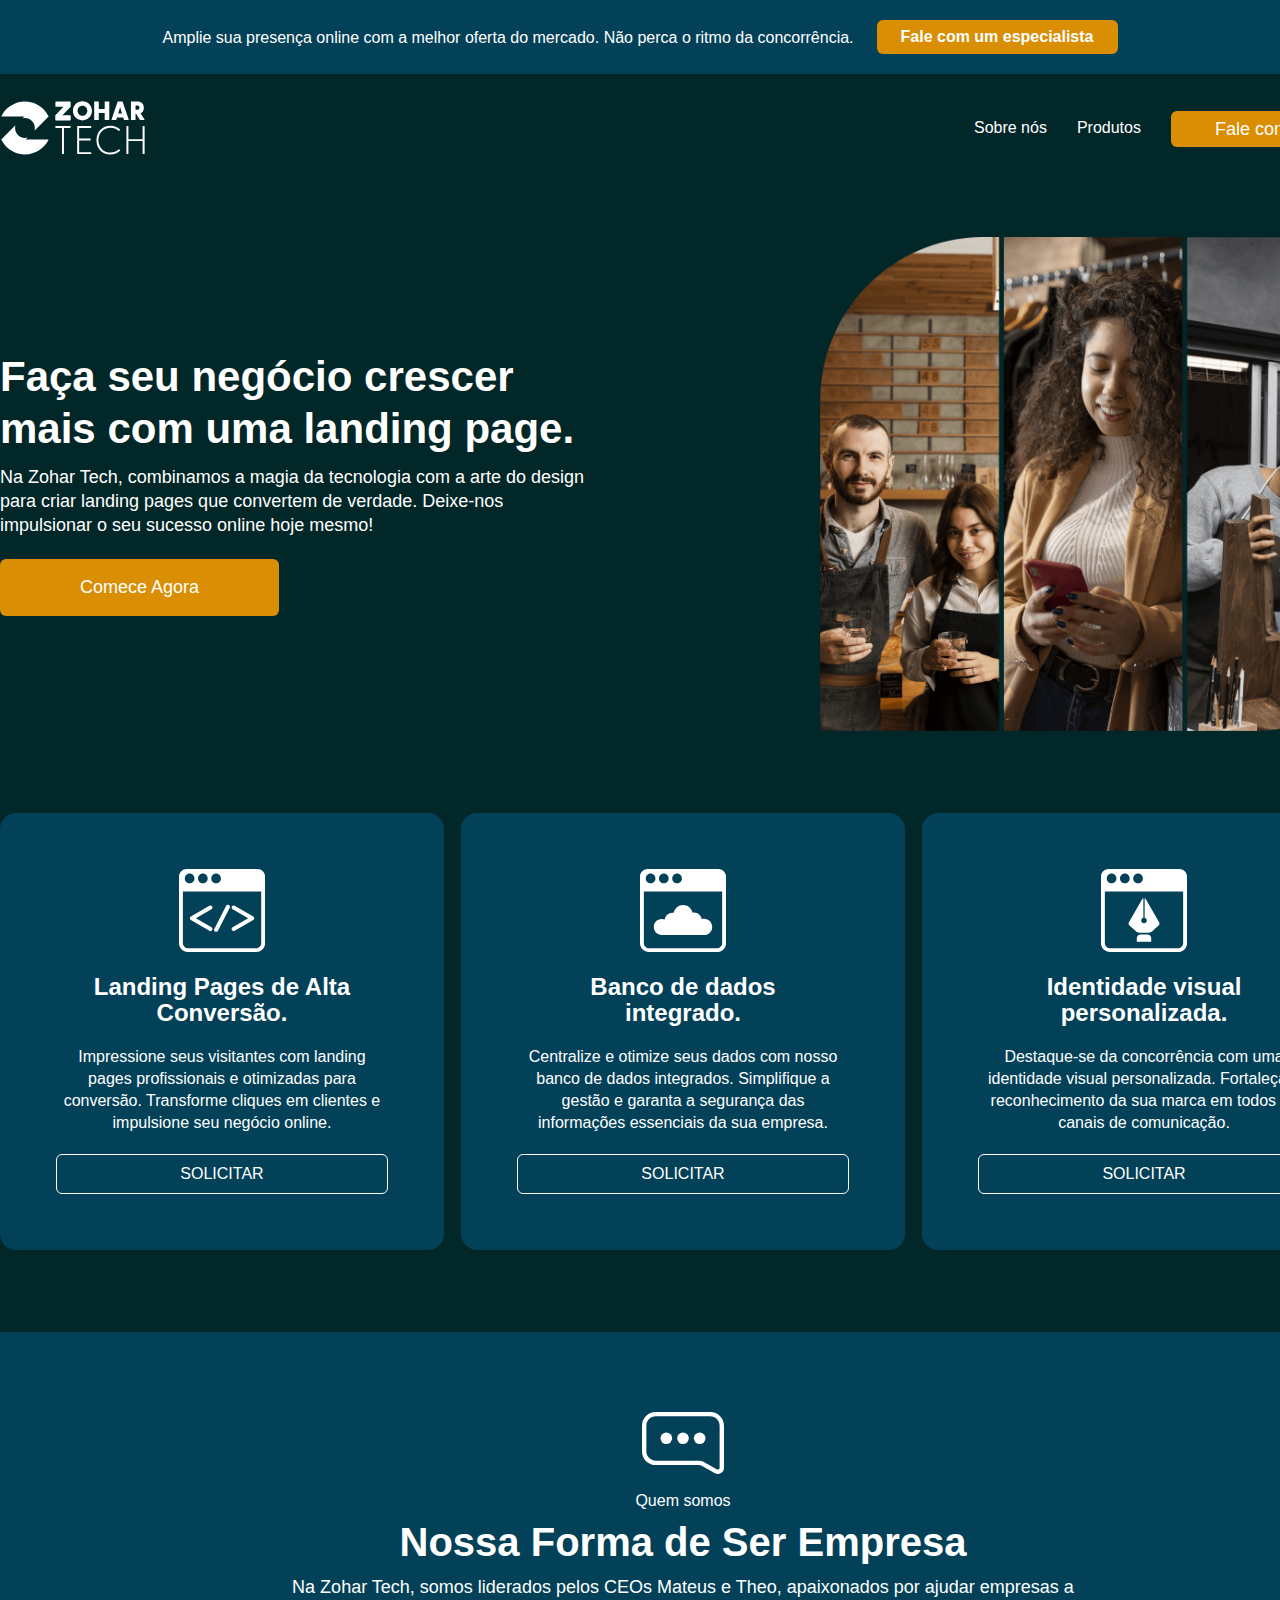
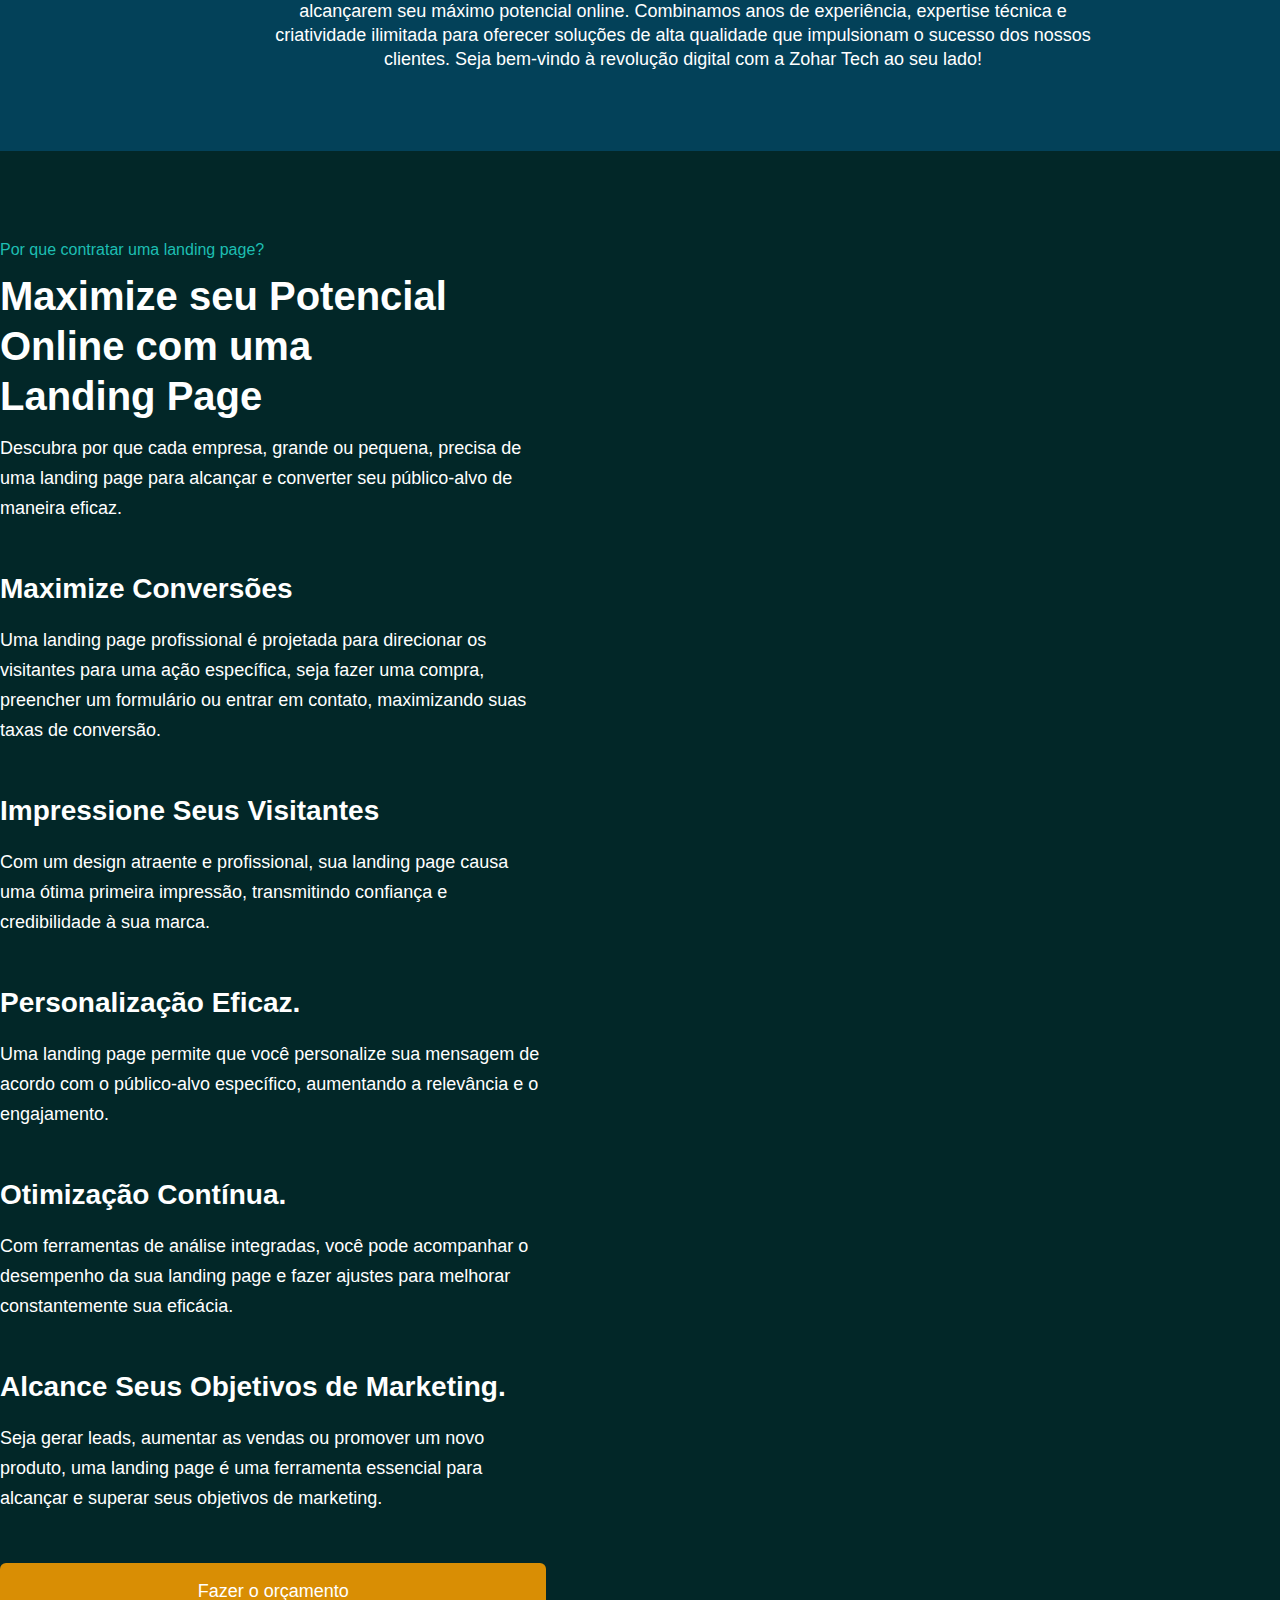
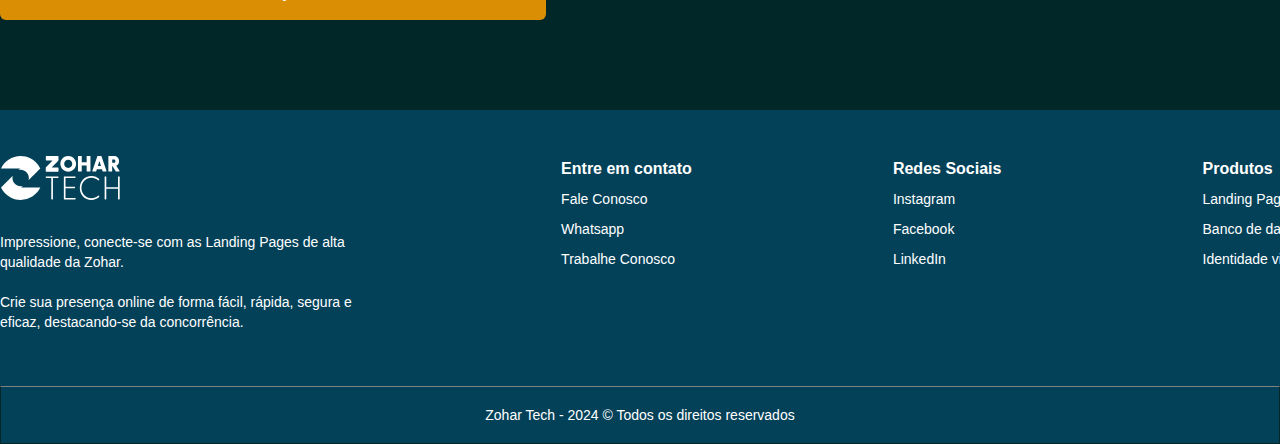
==== commit ac40ba51: "atualizacao" ====
--- a/pages/index.html
+++ b/pages/index.html
@@ -32,7 +32,7 @@
                     <a href="#produtos">Produtos</a>
                 </li>
                 <li>
-                    <a href="./cadastro.php" class="btn-contato">Fale conosco</a>
+                    <a href="./cadastro.html" class="btn-contato">Fale conosco</a>
                 </li>
             </ul>
         </nav>
@@ -40,13 +40,13 @@
             <div class="headline">
                 <h1>Faça seu negócio crescer mais com uma landing page.</h1>
                 <p>Na Zohar Tech, combinamos a magia da tecnologia com a arte do design para criar landing pages que convertem de verdade. Deixe-nos impulsionar o seu sucesso online hoje mesmo!</p>
-                <a href="./cadastro.php">Comece Agora</a>
+                <a href="./cadastro.html">Comece Agora</a>
             </div>
             <img src="../imagens/card-de-imagem-hero.png" alt="">
         </section>
         <section id="produtos">
             <section class="produto-seguro">
-                <a href="seguro-saude-empresarial.html">
+                <a href="cadastro.html">
                     <img src="../icones e logos/icone-programacao.svg" alt="">
                     <div class="copy">
                         <h2>Landing Pages de Alta Conversão.</h2>
@@ -56,20 +56,20 @@
                 </a>
             </section>
             <section class="produto-seguro">
-                <a href="seguro-saude-individual.html">
+                <a href="cadastro.html">
                     <img src="../icones e logos/icone-banco-de-dados.svg" alt="">
                     <div class="copy">
-                        <h2>Banco de dados integrado</h2>
+                        <h2>Banco de dados<br>integrado.</h2>
                         <p>Centralize e otimize seus dados com nosso banco de dados integrados. Simplifique a gestão e garanta a segurança das informações essenciais da sua empresa.</p>
                         <div class="btn-seguro">SOLICITAR</div>
                     </div>
                 </a>
             </section>
             <section class="produto-seguro">
-                <a href="consorcio.html">
+                <a href="cadastro.html">
                     <img src="../icones e logos/icone-identidade-visual.svg" alt="">
                     <div class="copy">
-                        <h2>Identidade visual personalizada</h2>
+                        <h2>Identidade visual personalizada.</h2>
                         <p>Destaque-se da concorrência com uma identidade visual personalizada. Fortaleça o reconhecimento da sua marca em todos os canais de comunicação.</p>
                         <div class="btn-seguro">SOLICITAR</div>
                     </div>
@@ -95,28 +95,28 @@
             <h2>CONHEÇA NOSSOS SERVIÇOS</h2>
             <ul>
                 <li>
-                    <a href="seguro-saude-empresarial.html">
-                        <img src="../icones e logos/icone-teste.svg" alt="">
+                    <a href="cadastro.html">
+                        <img src="../icones e logos/icone-programacao.svg" alt="">
                         <h4>Landing Pages de Alta Conversão</h4>
-                        <p>Serviços e coberturas que garantem muito mais segurança e tranquilidade no dia a dia.</p>
+                        <p>Impressione seus visitantes com landing pages profissionais e otimizadas para conversão...</p>
                     </a>
                 </li>
                 <li>
-                    <a href="seguro-saude-individual.html">
-                        <img src="../icones e logos/icone-teste.svg" alt="">
+                    <a href="cadastro.html">
+                        <img src="../icones e logos/icone-banco-de-dados.svg" alt="">
                         <h4>Banco de dados integrado</h4>
-                        <p>Serviços e coberturas que garantem muito mais segurança e tranquilidade no dia a dia.</p>
+                        <p>Centralize e otimize seus dados com nosso banco de dados integrados. Simplifique a gestão e garanta...</p>
                     </a>
                 </li>
                 <li>
-                    <a href="consorcio.html">
-                        <img src="../icones e logos/icone-teste.svg" alt="">
+                    <a href="cadastro.html">
+                        <img src="../icones e logos/icone-identidade-visual.svg" alt="">
                         <h4>Identidade visual personalizada</h4>
-                        <p>Serviços e coberturas que garantem muito mais segurança e tranquilidade no dia a dia.</p>
+                        <p>Destaque-se da concorrência com uma identidade visual personalizada...</p>
                     </a>
                 </li>
             </ul>
-            <a href="./cadastro.php" class="btn-contato-responsivo">Fale conosco</a>
+            <a href="cadastro.html" class="btn-contato-responsivo">Fale conosco</a>
         </section>
     </div>
 
@@ -127,9 +127,9 @@
                     <div class="seguro-card-apresentacao-beneficios">
                         <div class="seguro-card-headline">
                             <h3>Por que contratar uma landing page?</h3>
-                            <h2>Maximize seu Potencial Online com uma Landing Page</h2>
+                            <h2>Maximize seu Potencial Online com uma<br>Landing Page</h2>
                             <p>Descubra por que cada empresa, grande ou pequena, precisa de uma landing page para alcançar e converter seu público-alvo de maneira eficaz.</p>
-                            <img src="../imagens/imagem-apresentacao-se-mobile.png" alt="" class="familia-mobile">
+                            <img src="../imagens/img-mobile-apresentacao.png" alt="" class="familia-mobile">
                         </div>
                         <div class="seguro-card-apresentacao-beneficio">
                             <h4>Maximize Conversões</h4>
@@ -151,7 +151,7 @@
                             <h4>Alcance Seus Objetivos de Marketing.</h4>
                             <p>Seja gerar leads, aumentar as vendas ou promover um novo produto, uma landing page é uma ferramenta essencial para alcançar e superar seus objetivos de marketing.</p>
                         </div>
-                        <a href="seguro-saude-empresarial.html" class="seguro-card-conteudo-button">Fazer o orçamento</a>
+                        <a href="cadastro.html" class="seguro-card-conteudo-button">Fazer o orçamento</a>
                     </div>
                     <img src="../imagens/img-apresentacao.png" alt="" class="seguro-card-imagem">
                 </div>
@@ -182,9 +182,9 @@
             </div>
             <div class="menu-secundario">
                 <h4>Produtos</h4>
-                <a href="seguro-saude-empresarial.html">Landing Pages</a>
-                <a href="seguro-saude-individual.html">Banco de dados integrado</a>
-                <a href="consorcio.html">Identidade visual</a>
+                <a href="cadastro.html">Landing Pages</a>
+                <a href="cadastro.html">Banco de dados integrado</a>
+                <a href="cadastro.html">Identidade visual</a>
             </div>
         </div>
         <div class="direitos-reservados">
--- a/styles/style.css
+++ b/styles/style.css
@@ -149,6 +149,18 @@
 
     .mobile-menu {
         display: block;
+    }
+
+    .mobile-menu .line1 {
+        background-color: white;
+    }
+
+    .mobile-menu .line2 {
+        background-color: white;
+    }
+
+    .mobile-menu .line3 {
+        background-color: white;
     }
 
     /* Menu Responsivo Lateral*/
@@ -224,6 +236,7 @@
         color: white;
         font-size: 16px;
         margin: 10px 0;
+        line-height: 20px;
     }
 
     .menu-lateral ul li p {
@@ -372,7 +385,7 @@
 }
 
 .produto-seguro {
-    padding: 30px;
+    padding: 56px;
     border-radius: 16px;
     background-color: #034159;
     width: 32.5%;
@@ -426,7 +439,7 @@
 
     .produto-seguro {
         width: 100%;
-        margin-bottom: 10px;
+        margin-bottom: 24px;
     }
 }
 
@@ -471,16 +484,24 @@
 }
 
 @media (max-width: 999px) {
+    #sobre-nos {
+        margin-top: 80px;
+    }
+    
     .dimensao-sobre-nos {
         width: 90%;
     }
 
+    #sobre-nos h2 {
+        font-size: 32px;
+    }
+
     #sobre-nos p {
         width: 100%;
     }
 
     #sobre-nos img {
-        width: 14%;
+        width: 20%;
     }
 }
 
@@ -508,7 +529,7 @@
 
 .seguro-card {
     margin: auto;
-    padding: 80px 0;
+    padding: 90px 0;
 }
 
 .seguro-card-conteudo {
@@ -594,7 +615,7 @@
 /**/
 @media (max-width: 999px) {
     .seguro-card {
-        padding: 0;
+        padding: 90px 0;
     }
 
     #padding-viagem {
@@ -610,7 +631,7 @@
     }
 
     .seguro-card-apresentacao-beneficios div {
-        margin-bottom: 20;
+        margin-bottom: 20px;
     }
 
     .seguro-card-headline h3 {
@@ -671,7 +692,7 @@
     justify-content: space-between;
     width: 1366px;
     margin: auto;
-    padding: 60px 0;
+    padding: 44px 0;
 }
 
 footer .footer-menus h4 {
